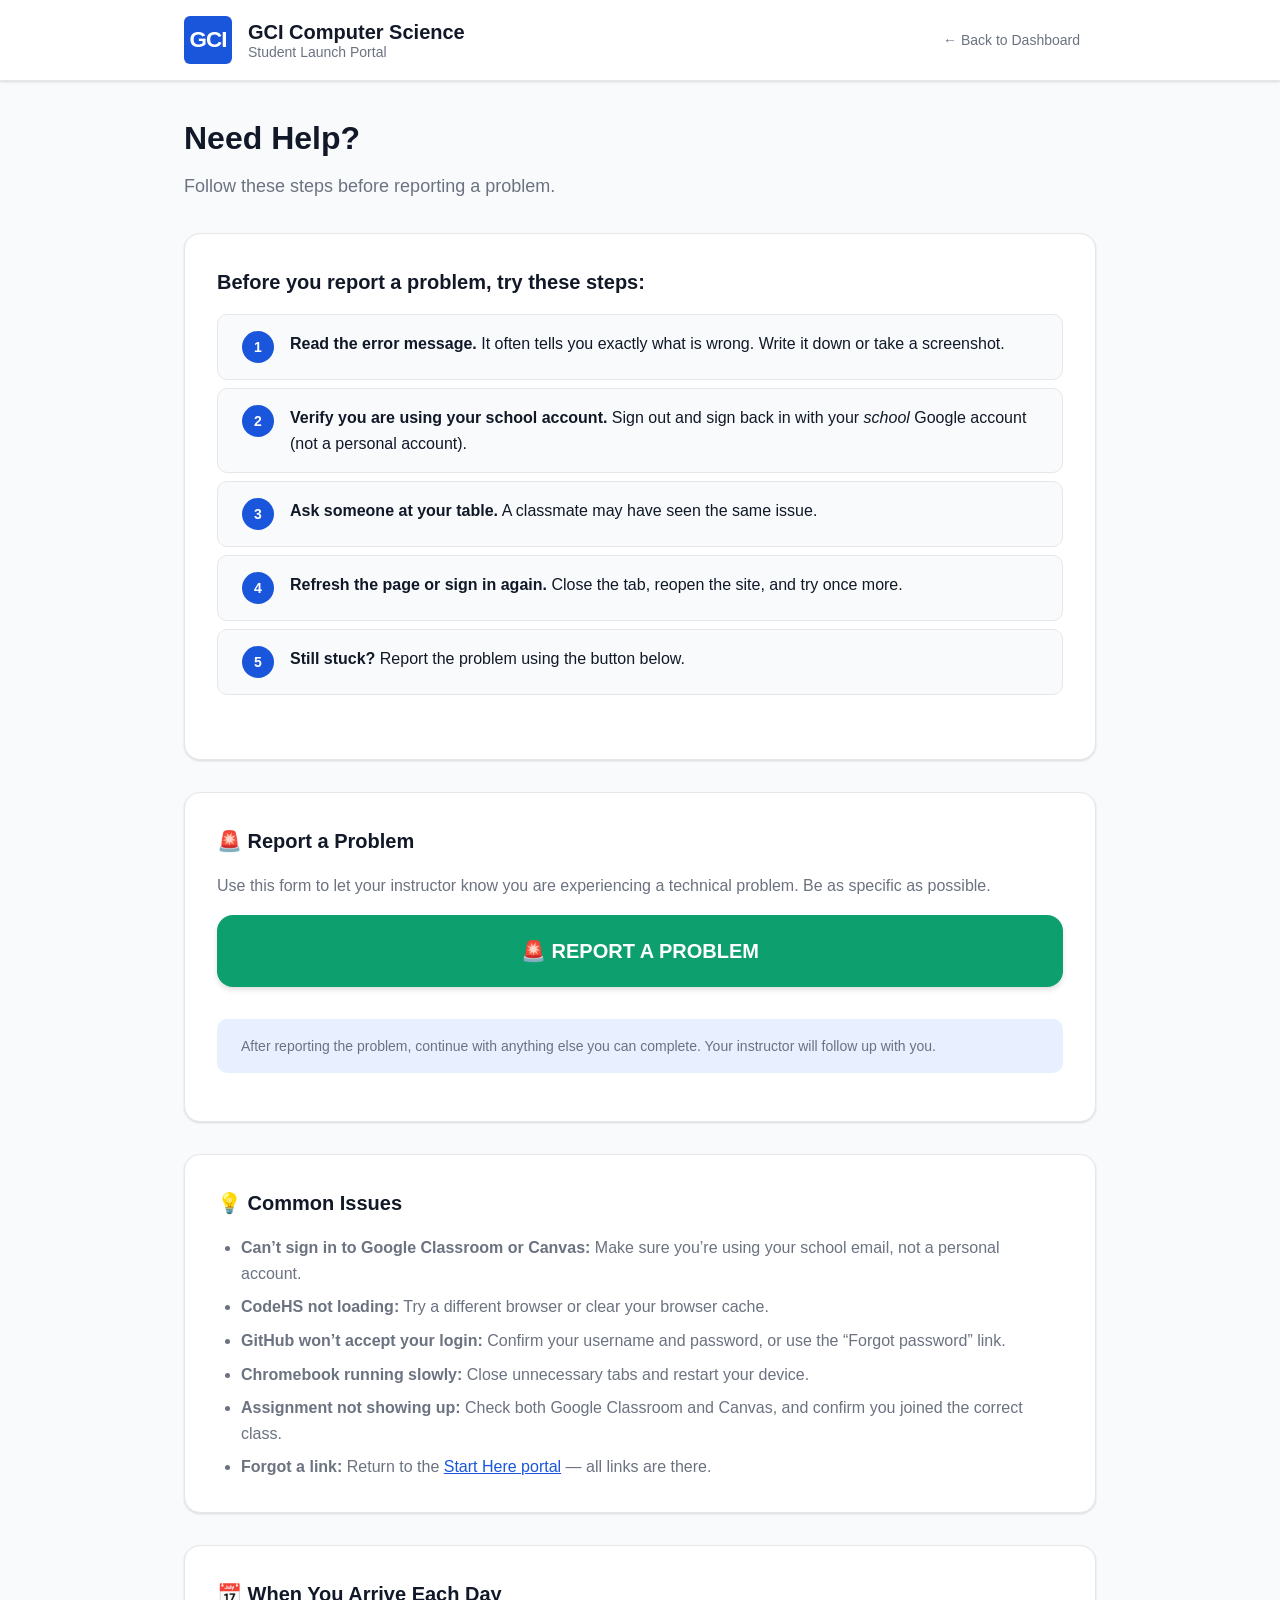
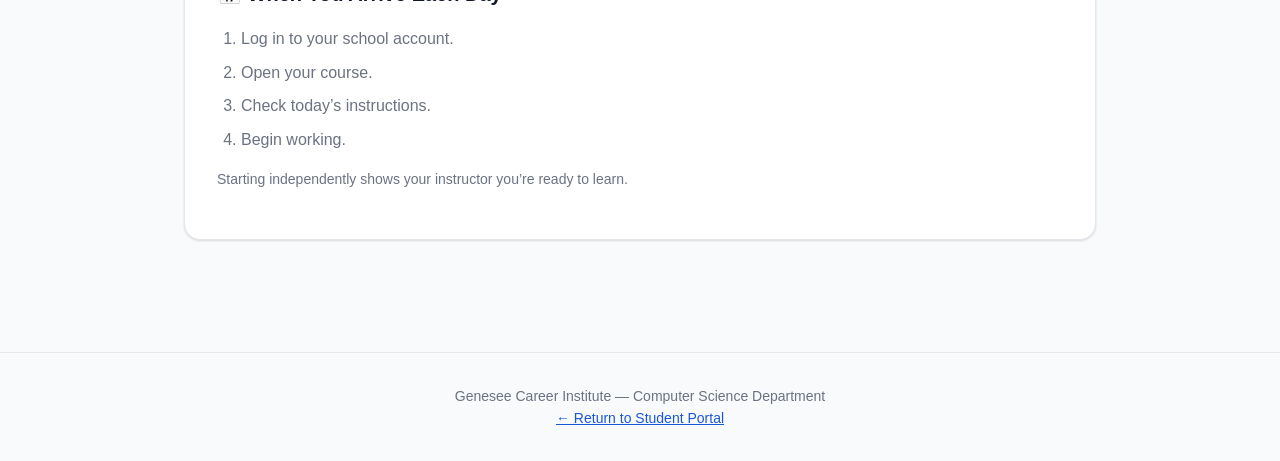
==== help.html @ 89197bb4 "Build GCI student onboarding portal (MVP) Co-authored-by: aspiece <1187774+aspiece@users.noreply.git" ====
<!DOCTYPE html>
<html lang="en">
<head>
  <meta charset="UTF-8" />
  <meta name="viewport" content="width=device-width, initial-scale=1.0" />
  <title>Help — GCI Computer Science</title>
  <meta name="description" content="Student help and problem reporting for GCI Computer Science courses." />
  <link rel="stylesheet" href="css/styles.css" />
</head>
<body>

  <!-- ─── Header ──────────────────────────────────────────────────────────── -->
  <header class="site-header" role="banner">
    <div class="header-inner">
      <div class="logo-area">
        <div class="logo-placeholder" aria-hidden="true">GCI</div>
        <a href="index.html" class="site-title" aria-label="GCI Computer Science home">
          GCI Computer Science
          <small>Student Launch Portal</small>
        </a>
      </div>
      <nav class="header-nav" aria-label="Site navigation">
        <a href="index.html" class="nav-link">← Back to Dashboard</a>
      </nav>
    </div>
  </header>

  <!-- ─── Main ─────────────────────────────────────────────────────────────── -->
  <main class="main-content" id="main-content">

    <h1 class="page-heading">Need Help?</h1>
    <p class="page-subtitle">Follow these steps before reporting a problem.</p>

    <section class="info-card" aria-labelledby="help-steps-heading">
      <h2 id="help-steps-heading">Before you report a problem, try these steps:</h2>
      <ol class="help-steps" aria-label="Troubleshooting steps">
        <li>
          <span class="step-num" aria-hidden="true">1</span>
          <div><strong>Read the error message.</strong> It often tells you exactly what is wrong. Write it down or take a screenshot.</div>
        </li>
        <li>
          <span class="step-num" aria-hidden="true">2</span>
          <div><strong>Verify you are using your school account.</strong> Sign out and sign back in with your <em>school</em> Google account (not a personal account).</div>
        </li>
        <li>
          <span class="step-num" aria-hidden="true">3</span>
          <div><strong>Ask someone at your table.</strong> A classmate may have seen the same issue.</div>
        </li>
        <li>
          <span class="step-num" aria-hidden="true">4</span>
          <div><strong>Refresh the page or sign in again.</strong> Close the tab, reopen the site, and try once more.</div>
        </li>
        <li>
          <span class="step-num" aria-hidden="true">5</span>
          <div><strong>Still stuck?</strong> Report the problem using the button below.</div>
        </li>
      </ol>
    </section>

    <section class="info-card" aria-labelledby="report-heading">
      <h2 id="report-heading">🚨 Report a Problem</h2>
      <p>Use this form to let your instructor know you are experiencing a technical problem. Be as specific as possible.</p>
      <button
        class="btn-cta"
        id="reportProblemBtn"
        aria-label="Report a problem — opens Google Form in new tab"
      >
        🚨 REPORT A PROBLEM
      </button>
      <p class="report-note">
        After reporting the problem, continue with anything else you can complete. Your instructor will follow up with you.
      </p>
    </section>

    <section class="info-card" aria-labelledby="common-issues-heading">
      <h2 id="common-issues-heading">💡 Common Issues</h2>
      <ul>
        <li><strong>Can&rsquo;t sign in to Google Classroom or Canvas:</strong> Make sure you&rsquo;re using your school email, not a personal account.</li>
        <li><strong>CodeHS not loading:</strong> Try a different browser or clear your browser cache.</li>
        <li><strong>GitHub won&rsquo;t accept your login:</strong> Confirm your username and password, or use the &ldquo;Forgot password&rdquo; link.</li>
        <li><strong>Chromebook running slowly:</strong> Close unnecessary tabs and restart your device.</li>
        <li><strong>Assignment not showing up:</strong> Check both Google Classroom and Canvas, and confirm you joined the correct class.</li>
        <li><strong>Forgot a link:</strong> Return to the <a href="index.html">Start Here portal</a> — all links are there.</li>
      </ul>
    </section>

    <section class="info-card" aria-labelledby="daily-heading">
      <h2 id="daily-heading">📅 When You Arrive Each Day</h2>
      <ol>
        <li>Log in to your school account.</li>
        <li>Open your course.</li>
        <li>Check today&rsquo;s instructions.</li>
        <li>Begin working.</li>
      </ol>
      <p style="margin-top: 1rem; color: var(--color-text-muted); font-size: 0.875rem;">Starting independently shows your instructor you&rsquo;re ready to learn.</p>
    </section>

  </main>

  <!-- ─── Footer ───────────────────────────────────────────────────────────── -->
  <footer class="site-footer" role="contentinfo">
    <p>Genesee Career Institute &mdash; Computer Science Department</p>
    <p><a href="index.html">← Return to Student Portal</a></p>
  </footer>

  <script src="js/config.js"></script>
  <script>
    // Wire up the report button using the configured URL
    document.getElementById("reportProblemBtn").addEventListener("click", function () {
      var url = SITE_CONFIG.helpFormUrl;
      if (url) {
        window.open(url, "_blank", "noopener,noreferrer");
      }
    });
  </script>
</body>
</html>
---- css/styles.css ----
/* ─── CSS Variables / Branding ──────────────────────────────────────────────── */
:root {
  /* GCI Brand Colors — update these to match official GCI branding */
  --color-primary: #1a56db;       /* Primary blue */
  --color-primary-dark: #1244b0;
  --color-primary-light: #e8efff;
  --color-secondary: #0e9f6e;     /* Secondary green */
  --color-secondary-dark: #057a55;
  --color-accent: #ff5a1f;        /* Accent orange */
  --color-accent-dark: #d03801;
  --color-bg: #f8fafc;            /* Page background */
  --color-surface: #ffffff;       /* Card/surface background */
  --color-text: #111827;          /* Primary text */
  --color-text-muted: #6b7280;    /* Secondary / muted text */
  --color-border: #e5e7eb;
  --color-success: #065f46;
  --color-success-bg: #d1fae5;
  --color-warning: #92400e;
  --color-warning-bg: #fef3c7;
  --color-danger: #991b1b;
  --color-danger-bg: #fee2e2;

  /* Typography */
  --font-base: -apple-system, BlinkMacSystemFont, "Segoe UI", Roboto, Oxygen, Ubuntu, sans-serif;
  --font-size-base: 1rem;
  --font-size-sm: 0.875rem;
  --font-size-lg: 1.125rem;
  --font-size-xl: 1.25rem;
  --font-size-2xl: 1.5rem;
  --font-size-3xl: 2rem;
  --font-size-4xl: 2.5rem;

  /* Spacing */
  --space-xs: 0.25rem;
  --space-sm: 0.5rem;
  --space-md: 1rem;
  --space-lg: 1.5rem;
  --space-xl: 2rem;
  --space-2xl: 3rem;

  /* Border radius */
  --radius-sm: 6px;
  --radius-md: 10px;
  --radius-lg: 16px;

  /* Shadow */
  --shadow-sm: 0 1px 3px rgba(0,0,0,.08), 0 1px 2px rgba(0,0,0,.06);
  --shadow-md: 0 4px 6px rgba(0,0,0,.07), 0 2px 4px rgba(0,0,0,.06);
  --shadow-lg: 0 10px 15px rgba(0,0,0,.07), 0 4px 6px rgba(0,0,0,.05);

  /* Transitions */
  --transition: 150ms ease;
}

/* ─── Reset & Base ───────────────────────────────────────────────────────────── */
*, *::before, *::after {
  box-sizing: border-box;
  margin: 0;
  padding: 0;
}

html {
  scroll-behavior: smooth;
}

body {
  font-family: var(--font-base);
  font-size: var(--font-size-base);
  color: var(--color-text);
  background: var(--color-bg);
  line-height: 1.6;
  min-height: 100vh;
}

img {
  max-width: 100%;
  display: block;
}

ul, ol {
  padding-left: 1.5rem;
}

a {
  color: var(--color-primary);
}

a:focus-visible,
button:focus-visible {
  outline: 3px solid var(--color-primary);
  outline-offset: 2px;
}

/* ─── Layout ─────────────────────────────────────────────────────────────────── */
.site-header {
  background: var(--color-surface);
  border-bottom: 1px solid var(--color-border);
  box-shadow: var(--shadow-sm);
  position: sticky;
  top: 0;
  z-index: 100;
}

.header-inner {
  max-width: 960px;
  margin: 0 auto;
  padding: var(--space-md) var(--space-lg);
  display: flex;
  align-items: center;
  justify-content: space-between;
  gap: var(--space-md);
  flex-wrap: wrap;
}

.logo-area {
  display: flex;
  align-items: center;
  gap: var(--space-md);
}

/* Logo placeholder — replace with <img> when logo is available */
.logo-placeholder {
  width: 48px;
  height: 48px;
  border-radius: var(--radius-sm);
  background: var(--color-primary);
  display: flex;
  align-items: center;
  justify-content: center;
  color: white;
  font-size: 1.4rem;
  font-weight: 700;
  flex-shrink: 0;
  letter-spacing: -1px;
}

.site-title {
  font-size: var(--font-size-xl);
  font-weight: 700;
  color: var(--color-text);
  text-decoration: none;
  line-height: 1.2;
}

.site-title small {
  display: block;
  font-size: var(--font-size-sm);
  font-weight: 400;
  color: var(--color-text-muted);
}

.header-nav {
  display: flex;
  gap: var(--space-sm);
  align-items: center;
  flex-wrap: wrap;
}

.nav-link {
  padding: var(--space-sm) var(--space-md);
  border-radius: var(--radius-sm);
  color: var(--color-text-muted);
  text-decoration: none;
  font-size: var(--font-size-sm);
  font-weight: 500;
  transition: background var(--transition), color var(--transition);
}

.nav-link:hover {
  background: var(--color-primary-light);
  color: var(--color-primary-dark);
}

.nav-link--help {
  background: var(--color-accent);
  color: white;
  border-radius: var(--radius-sm);
  font-weight: 600;
}

.nav-link--help:hover {
  background: var(--color-accent-dark);
  color: white;
}

.main-content {
  max-width: 960px;
  margin: 0 auto;
  padding: var(--space-xl) var(--space-lg);
}

.site-footer {
  margin-top: var(--space-2xl);
  padding: var(--space-xl) var(--space-lg);
  border-top: 1px solid var(--color-border);
  text-align: center;
  color: var(--color-text-muted);
  font-size: var(--font-size-sm);
}

/* ─── Hero (Course Selection Page) ───────────────────────────────────────────── */
.hero {
  text-align: center;
  padding: var(--space-2xl) var(--space-md);
}

.hero-title {
  font-size: var(--font-size-4xl);
  font-weight: 800;
  color: var(--color-text);
  line-height: 1.1;
}

.hero-subtitle {
  font-size: var(--font-size-2xl);
  font-weight: 700;
  color: var(--color-primary);
  margin-top: var(--space-sm);
}

.hero-desc {
  margin-top: var(--space-md);
  font-size: var(--font-size-lg);
  color: var(--color-text-muted);
}

.course-select-prompt {
  margin-top: var(--space-2xl);
  font-size: var(--font-size-xl);
  font-weight: 600;
  color: var(--color-text);
}

/* ─── Course Grid ────────────────────────────────────────────────────────────── */
.course-grid {
  display: grid;
  grid-template-columns: repeat(auto-fit, minmax(200px, 1fr));
  gap: var(--space-lg);
  margin-top: var(--space-xl);
}

.course-card {
  background: var(--color-surface);
  border: 2px solid var(--color-border);
  border-radius: var(--radius-lg);
  padding: var(--space-xl) var(--space-lg);
  cursor: pointer;
  text-align: center;
  display: flex;
  flex-direction: column;
  gap: var(--space-sm);
  box-shadow: var(--shadow-sm);
  transition: border-color var(--transition), box-shadow var(--transition), transform var(--transition);
  min-height: 120px;
  font-family: var(--font-base);
}

.course-card:hover,
.course-card:focus-visible {
  border-color: var(--color-primary);
  box-shadow: var(--shadow-lg);
  transform: translateY(-2px);
}

.course-card-name {
  font-size: var(--font-size-xl);
  font-weight: 700;
  color: var(--color-primary);
  display: block;
}

.course-card-desc {
  font-size: var(--font-size-sm);
  color: var(--color-text-muted);
  display: block;
}

/* ─── Dashboard ──────────────────────────────────────────────────────────────── */
.dashboard-header {
  background: var(--color-surface);
  border: 1px solid var(--color-border);
  border-radius: var(--radius-lg);
  padding: var(--space-xl);
  margin-bottom: var(--space-xl);
  box-shadow: var(--shadow-sm);
}

.dashboard-title-row {
  display: flex;
  justify-content: space-between;
  align-items: flex-start;
  gap: var(--space-md);
  margin-bottom: var(--space-lg);
  flex-wrap: wrap;
}

.dashboard-course-name {
  font-size: var(--font-size-2xl);
  font-weight: 800;
  color: var(--color-text);
  line-height: 1.2;
}

.dashboard-subtitle {
  font-size: var(--font-size-lg);
  color: var(--color-text-muted);
  margin-top: var(--space-xs);
}

/* ─── Progress Bar ───────────────────────────────────────────────────────────── */
.progress-container {
  margin-top: var(--space-md);
}

.progress-summary {
  display: flex;
  justify-content: space-between;
  align-items: center;
  margin-bottom: var(--space-sm);
  flex-wrap: wrap;
  gap: var(--space-sm);
}

.progress-text {
  font-size: var(--font-size-base);
  font-weight: 600;
  color: var(--color-text);
}

.progress-bar-track {
  height: 12px;
  background: var(--color-border);
  border-radius: 999px;
  overflow: hidden;
}

.progress-bar-fill {
  height: 100%;
  background: var(--color-primary);
  border-radius: 999px;
  transition: width 300ms ease;
  min-width: 0;
}

/* ─── Step Cards ─────────────────────────────────────────────────────────────── */
.steps-container {
  display: flex;
  flex-direction: column;
  gap: var(--space-lg);
}

.step-card {
  background: var(--color-surface);
  border: 1px solid var(--color-border);
  border-radius: var(--radius-lg);
  padding: var(--space-xl);
  box-shadow: var(--shadow-sm);
}

.step-card--accent {
  border-color: var(--color-primary);
  background: var(--color-primary-light);
}

.step-header {
  display: flex;
  align-items: center;
  gap: var(--space-md);
  margin-bottom: var(--space-md);
  flex-wrap: wrap;
}

.step-number {
  width: 40px;
  height: 40px;
  border-radius: 50%;
  background: var(--color-primary);
  color: white;
  display: flex;
  align-items: center;
  justify-content: center;
  font-weight: 700;
  font-size: var(--font-size-lg);
  flex-shrink: 0;
}

.step-card h2 {
  font-size: var(--font-size-xl);
  font-weight: 700;
  color: var(--color-text);
  flex: 1;
  margin: 0;
}

.step-desc {
  color: var(--color-text-muted);
  margin-bottom: var(--space-lg);
}

.step-lead {
  font-size: var(--font-size-lg);
  margin-bottom: var(--space-md);
}

.step-note {
  margin-top: var(--space-md);
  font-size: var(--font-size-sm);
  color: var(--color-text-muted);
  background: #fffbeb;
  border-left: 3px solid #f59e0b;
  padding: var(--space-sm) var(--space-md);
  border-radius: 0 var(--radius-sm) var(--radius-sm) 0;
}

/* ─── Buttons ────────────────────────────────────────────────────────────────── */
.btn-group {
  display: flex;
  gap: var(--space-md);
  flex-wrap: wrap;
}

.btn-primary {
  display: inline-flex;
  align-items: center;
  gap: var(--space-sm);
  padding: var(--space-md) var(--space-xl);
  background: var(--color-primary);
  color: white;
  border: none;
  border-radius: var(--radius-md);
  font-size: var(--font-size-lg);
  font-family: var(--font-base);
  font-weight: 600;
  cursor: pointer;
  box-shadow: var(--shadow-sm);
  transition: background var(--transition);
  min-height: 48px;
  text-decoration: none;
}

.btn-primary:hover,
.btn-primary:focus-visible {
  background: var(--color-primary-dark);
}

.btn-secondary {
  display: inline-flex;
  align-items: center;
  gap: var(--space-sm);
  padding: var(--space-sm) var(--space-lg);
  background: var(--color-surface);
  color: var(--color-primary);
  border: 2px solid var(--color-primary);
  border-radius: var(--radius-md);
  font-size: var(--font-size-base);
  font-family: var(--font-base);
  font-weight: 600;
  cursor: pointer;
  transition: background var(--transition), color var(--transition);
  min-height: 44px;
}

.btn-secondary:hover,
.btn-secondary:focus-visible {
  background: var(--color-primary-light);
}

.btn-cta {
  display: block;
  width: 100%;
  padding: var(--space-lg) var(--space-xl);
  background: var(--color-secondary);
  color: white;
  border: none;
  border-radius: var(--radius-lg);
  font-size: var(--font-size-xl);
  font-family: var(--font-base);
  font-weight: 700;
  cursor: pointer;
  text-align: center;
  box-shadow: var(--shadow-md);
  transition: background var(--transition);
  margin-bottom: var(--space-xl);
  min-height: 60px;
}

.btn-cta:hover,
.btn-cta:focus-visible {
  background: var(--color-secondary-dark);
}

.btn-cta--secondary {
  background: var(--color-primary);
  margin-bottom: 0;
}

.btn-cta--secondary:hover,
.btn-cta--secondary:focus-visible {
  background: var(--color-primary-dark);
}

.btn-link {
  background: none;
  border: none;
  color: var(--color-primary);
  cursor: pointer;
  font-family: var(--font-base);
  font-size: var(--font-size-sm);
  font-weight: 500;
  text-decoration: underline;
  padding: var(--space-xs) var(--space-sm);
  border-radius: var(--radius-sm);
  transition: color var(--transition);
}

.btn-link:hover {
  color: var(--color-primary-dark);
}

.change-course-btn {
  white-space: nowrap;
  align-self: flex-start;
}

.reset-btn {
  color: var(--color-text-muted);
}

/* ─── Mark Complete Button ───────────────────────────────────────────────────── */
.btn-mark-complete {
  margin-left: auto;
  padding: var(--space-sm) var(--space-md);
  border-radius: var(--radius-md);
  border: 2px solid var(--color-border);
  background: var(--color-surface);
  color: var(--color-text-muted);
  font-family: var(--font-base);
  font-size: var(--font-size-sm);
  font-weight: 600;
  cursor: pointer;
  transition: all var(--transition);
  white-space: nowrap;
  min-height: 40px;
}

.btn-mark-complete.done {
  border-color: var(--color-secondary);
  background: var(--color-success-bg);
  color: var(--color-success);
}

.btn-mark-complete:hover,
.btn-mark-complete:focus-visible {
  border-color: var(--color-primary);
  color: var(--color-primary);
}

.btn-mark-complete.done:hover,
.btn-mark-complete.done:focus-visible {
  border-color: var(--color-danger);
  background: var(--color-danger-bg);
  color: var(--color-danger);
}

/* ─── Tool List ──────────────────────────────────────────────────────────────── */
.tool-list {
  display: flex;
  flex-direction: column;
  gap: var(--space-sm);
}

.tool-card {
  display: flex;
  align-items: center;
  gap: var(--space-md);
  padding: var(--space-md) var(--space-lg);
  background: var(--color-bg);
  border: 1px solid var(--color-border);
  border-radius: var(--radius-md);
}

.tool-icon {
  font-size: 1.75rem;
  flex-shrink: 0;
  width: 40px;
  text-align: center;
}

.tool-info {
  flex: 1;
}

.tool-name {
  font-weight: 600;
  font-size: var(--font-size-base);
}

.tool-desc {
  font-size: var(--font-size-sm);
  color: var(--color-text-muted);
}

/* ─── Orientation Checklist ──────────────────────────────────────────────────── */
.orientation-checklist {
  margin-top: var(--space-lg);
  background: var(--color-bg);
  border: 1px solid var(--color-border);
  border-radius: var(--radius-md);
  padding: var(--space-lg);
}

.orientation-checklist h3 {
  font-size: var(--font-size-base);
  font-weight: 600;
  margin-bottom: var(--space-md);
  color: var(--color-text);
}

.orientation-checklist ul {
  display: flex;
  flex-direction: column;
  gap: var(--space-sm);
}

.orientation-checklist li {
  font-size: var(--font-size-sm);
  color: var(--color-text-muted);
}

/* ─── Status Grid ────────────────────────────────────────────────────────────── */
.status-grid {
  display: flex;
  flex-direction: column;
  gap: var(--space-sm);
}

.status-item {
  display: flex;
  align-items: flex-start;
  gap: var(--space-md);
  padding: var(--space-md) var(--space-lg);
  border-radius: var(--radius-md);
  border: 1px solid transparent;
}

.status-item p {
  font-size: var(--font-size-sm);
  margin-top: var(--space-xs);
}

.status-dot {
  font-size: 1.25rem;
  flex-shrink: 0;
  margin-top: 2px;
}

.status-green {
  background: var(--color-success-bg);
  border-color: #6ee7b7;
  color: var(--color-success);
}

.status-yellow {
  background: var(--color-warning-bg);
  border-color: #fcd34d;
  color: var(--color-warning);
}

.status-red {
  background: var(--color-danger-bg);
  border-color: #fca5a5;
  color: var(--color-danger);
}

/* ─── Mission List ───────────────────────────────────────────────────────────── */
.mission-list {
  display: flex;
  flex-direction: column;
  gap: var(--space-sm);
  margin-bottom: var(--space-xl);
}

.mission-list li {
  font-size: var(--font-size-base);
  color: var(--color-text);
}

/* ─── Daily Routine ──────────────────────────────────────────────────────────── */
.daily-routine {
  margin-top: var(--space-2xl);
  background: var(--color-text);
  color: white;
  border-radius: var(--radius-lg);
  padding: var(--space-xl);
}

.daily-routine h2 {
  font-size: var(--font-size-xl);
  font-weight: 700;
  margin-bottom: var(--space-md);
}

.daily-routine ol {
  display: flex;
  flex-direction: column;
  gap: var(--space-sm);
}

.daily-routine li {
  font-size: var(--font-size-lg);
}

.routine-note {
  margin-top: var(--space-md);
  font-size: var(--font-size-sm);
  opacity: 0.8;
}

/* ─── Orientation Page ───────────────────────────────────────────────────────── */
.page-heading {
  font-size: var(--font-size-3xl);
  font-weight: 800;
  margin-bottom: var(--space-sm);
}

.page-subtitle {
  font-size: var(--font-size-lg);
  color: var(--color-text-muted);
  margin-bottom: var(--space-xl);
}

.info-card {
  background: var(--color-surface);
  border: 1px solid var(--color-border);
  border-radius: var(--radius-lg);
  padding: var(--space-xl);
  margin-bottom: var(--space-xl);
  box-shadow: var(--shadow-sm);
}

.info-card h2 {
  font-size: var(--font-size-xl);
  font-weight: 700;
  margin-bottom: var(--space-md);
}

.info-card p {
  color: var(--color-text-muted);
  margin-bottom: var(--space-md);
}

.info-card ul, .info-card ol {
  display: flex;
  flex-direction: column;
  gap: var(--space-sm);
}

.info-card li {
  color: var(--color-text-muted);
}

/* ─── Help Page ──────────────────────────────────────────────────────────────── */
.help-steps {
  list-style: none;
  padding: 0;
  display: flex;
  flex-direction: column;
  gap: var(--space-md);
  margin-bottom: var(--space-xl);
}

.help-steps li {
  display: flex;
  align-items: flex-start;
  gap: var(--space-md);
  padding: var(--space-md) var(--space-lg);
  background: var(--color-bg);
  border: 1px solid var(--color-border);
  border-radius: var(--radius-md);
  font-size: var(--font-size-base);
  color: var(--color-text);
}

.help-steps .step-num {
  width: 32px;
  height: 32px;
  border-radius: 50%;
  background: var(--color-primary);
  color: white;
  display: flex;
  align-items: center;
  justify-content: center;
  font-weight: 700;
  font-size: var(--font-size-sm);
  flex-shrink: 0;
}

.report-note {
  margin-top: var(--space-md);
  padding: var(--space-md) var(--space-lg);
  background: var(--color-primary-light);
  border-radius: var(--radius-md);
  font-size: var(--font-size-sm);
  color: var(--color-primary-dark);
}

/* ─── Responsive ─────────────────────────────────────────────────────────────── */
@media (max-width: 600px) {
  .hero-title {
    font-size: var(--font-size-3xl);
  }

  .hero-subtitle {
    font-size: var(--font-size-xl);
  }

  .header-inner {
    padding: var(--space-sm) var(--space-md);
  }

  .main-content {
    padding: var(--space-lg) var(--space-md);
  }

  .site-title {
    font-size: var(--font-size-base);
  }

  .course-grid {
    grid-template-columns: 1fr 1fr;
  }

  .step-header {
    flex-direction: row;
    flex-wrap: wrap;
  }

  .btn-mark-complete {
    margin-left: 0;
    width: 100%;
  }

  .tool-card {
    padding: var(--space-sm) var(--space-md);
  }

  .dashboard-header {
    padding: var(--space-lg);
  }

  .step-card {
    padding: var(--space-lg);
  }

  .btn-primary {
    padding: var(--space-md) var(--space-lg);
    font-size: var(--font-size-base);
  }
}

@media (max-width: 400px) {
  .course-grid {
    grid-template-columns: 1fr;
  }
}
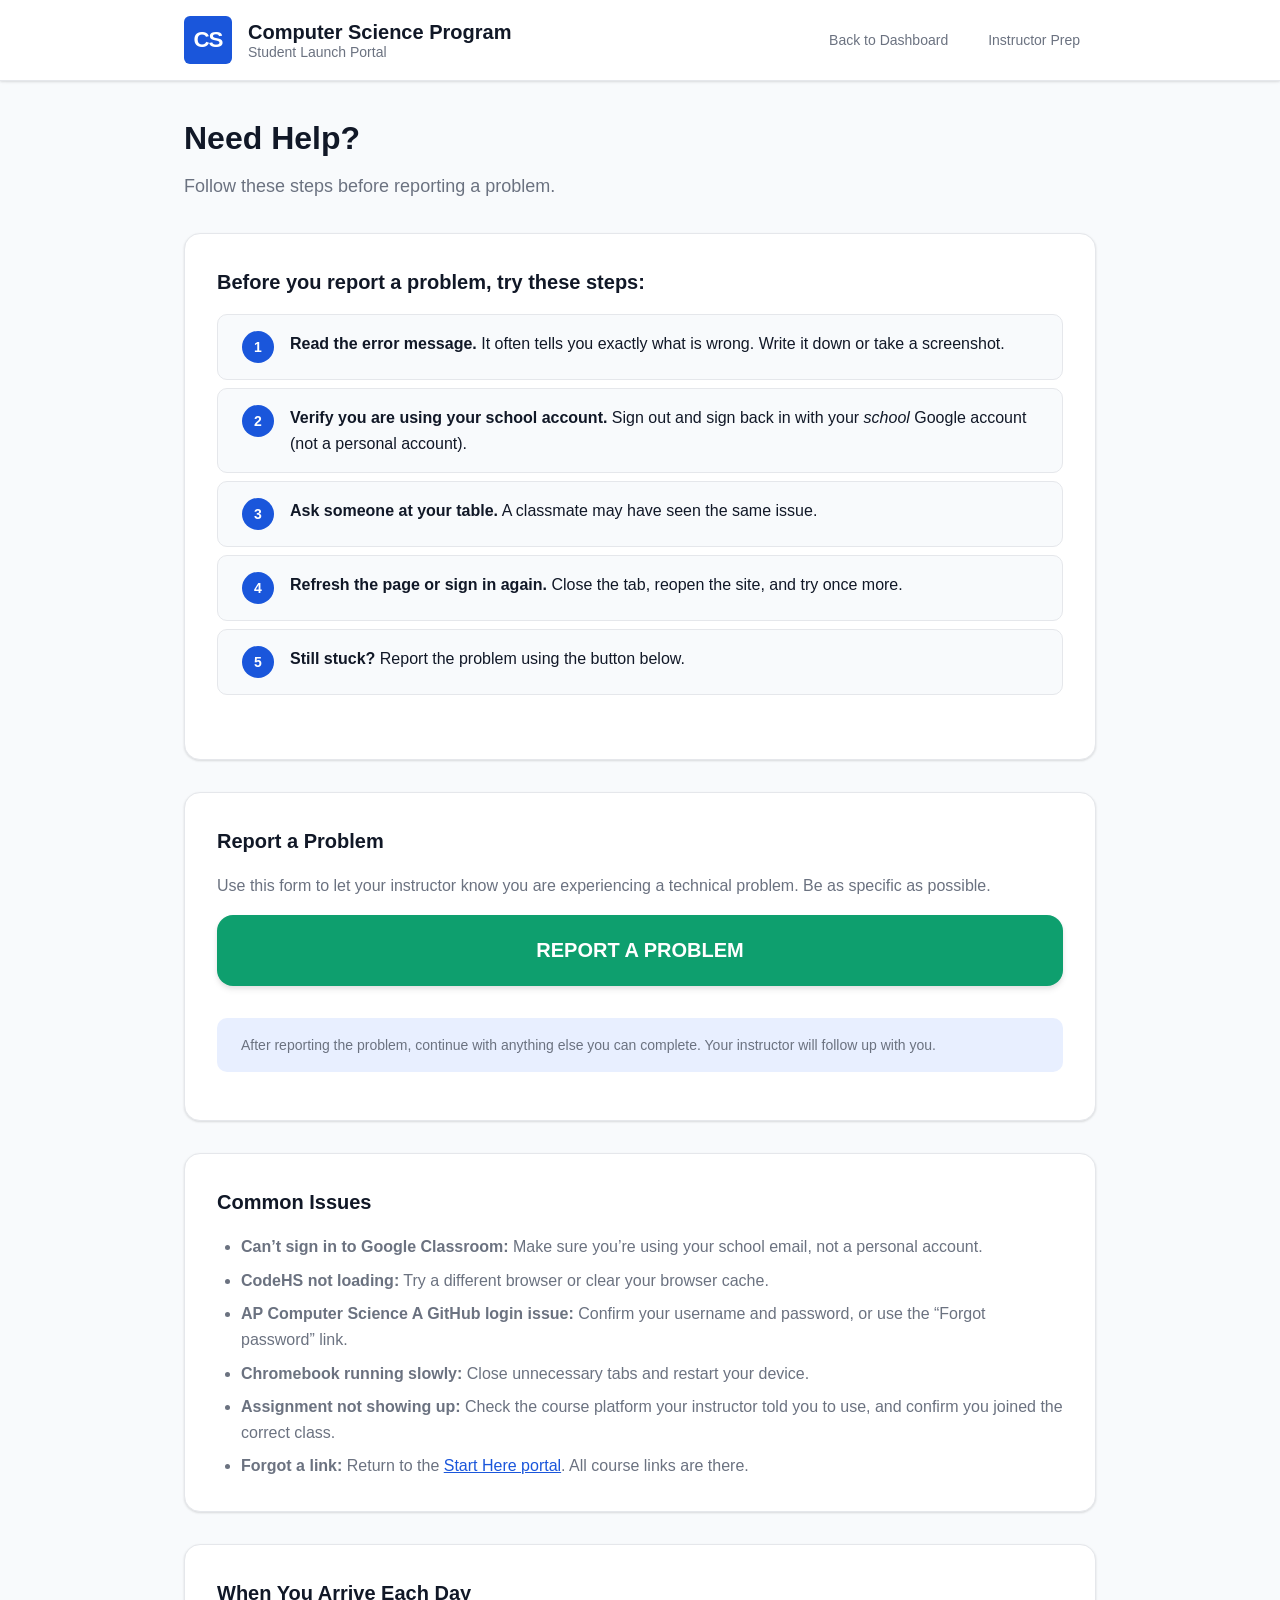
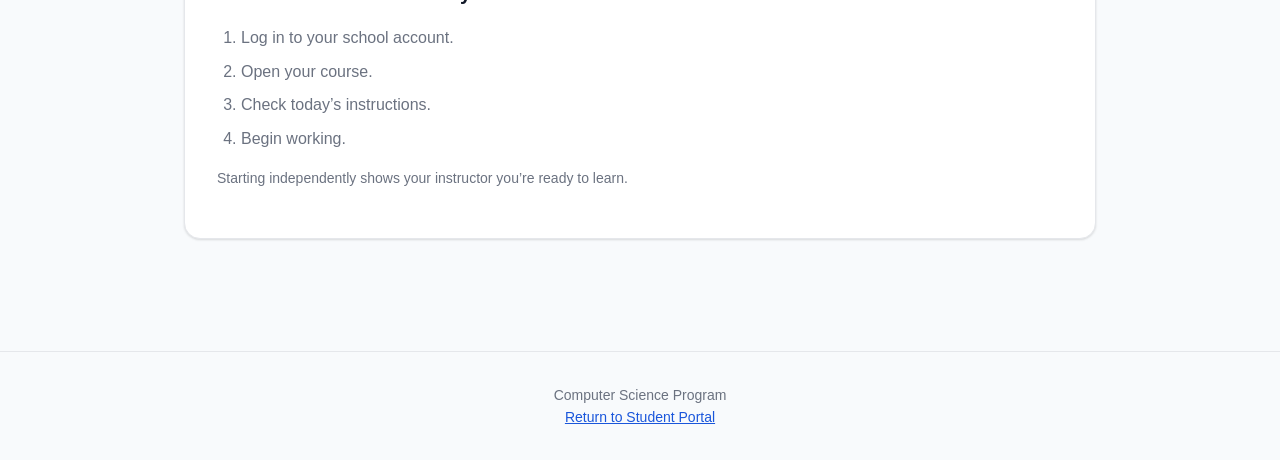
==== commit f6e330aa: "Build student onboarding launch portal" ====
--- a/help.html
+++ b/help.html
@@ -3,8 +3,8 @@
 <head>
   <meta charset="UTF-8" />
   <meta name="viewport" content="width=device-width, initial-scale=1.0" />
-  <title>Help — GCI Computer Science</title>
-  <meta name="description" content="Student help and problem reporting for GCI Computer Science courses." />
+  <title>Help - Computer Science Program</title>
+  <meta name="description" content="Student help and problem reporting for Computer Science program courses." />
   <link rel="stylesheet" href="css/styles.css" />
 </head>
 <body>
@@ -13,14 +13,15 @@
   <header class="site-header" role="banner">
     <div class="header-inner">
       <div class="logo-area">
-        <div class="logo-placeholder" aria-hidden="true">GCI</div>
-        <a href="index.html" class="site-title" aria-label="GCI Computer Science home">
-          GCI Computer Science
+        <div class="logo-placeholder" aria-hidden="true">CS</div>
+        <a href="index.html" class="site-title" aria-label="Computer Science program home">
+          Computer Science Program
           <small>Student Launch Portal</small>
         </a>
       </div>
       <nav class="header-nav" aria-label="Site navigation">
-        <a href="index.html" class="nav-link">← Back to Dashboard</a>
+        <a href="index.html" class="nav-link">Back to Dashboard</a>
+        <a href="instructor-prep.html" class="nav-link">Instructor Prep</a>
       </nav>
     </div>
   </header>
@@ -58,14 +59,14 @@
     </section>
 
     <section class="info-card" aria-labelledby="report-heading">
-      <h2 id="report-heading">🚨 Report a Problem</h2>
+      <h2 id="report-heading">Report a Problem</h2>
       <p>Use this form to let your instructor know you are experiencing a technical problem. Be as specific as possible.</p>
       <button
         class="btn-cta"
         id="reportProblemBtn"
-        aria-label="Report a problem — opens Google Form in new tab"
+        aria-label="Report a problem - opens Google Form in new tab"
       >
-        🚨 REPORT A PROBLEM
+        REPORT A PROBLEM
       </button>
       <p class="report-note">
         After reporting the problem, continue with anything else you can complete. Your instructor will follow up with you.
@@ -73,19 +74,19 @@
     </section>
 
     <section class="info-card" aria-labelledby="common-issues-heading">
-      <h2 id="common-issues-heading">💡 Common Issues</h2>
+      <h2 id="common-issues-heading">Common Issues</h2>
       <ul>
-        <li><strong>Can&rsquo;t sign in to Google Classroom or Canvas:</strong> Make sure you&rsquo;re using your school email, not a personal account.</li>
+        <li><strong>Can&rsquo;t sign in to Google Classroom:</strong> Make sure you&rsquo;re using your school email, not a personal account.</li>
         <li><strong>CodeHS not loading:</strong> Try a different browser or clear your browser cache.</li>
-        <li><strong>GitHub won&rsquo;t accept your login:</strong> Confirm your username and password, or use the &ldquo;Forgot password&rdquo; link.</li>
+        <li><strong>AP Computer Science A GitHub login issue:</strong> Confirm your username and password, or use the &ldquo;Forgot password&rdquo; link.</li>
         <li><strong>Chromebook running slowly:</strong> Close unnecessary tabs and restart your device.</li>
-        <li><strong>Assignment not showing up:</strong> Check both Google Classroom and Canvas, and confirm you joined the correct class.</li>
-        <li><strong>Forgot a link:</strong> Return to the <a href="index.html">Start Here portal</a> — all links are there.</li>
+        <li><strong>Assignment not showing up:</strong> Check the course platform your instructor told you to use, and confirm you joined the correct class.</li>
+        <li><strong>Forgot a link:</strong> Return to the <a href="index.html">Start Here portal</a>. All course links are there.</li>
       </ul>
     </section>
 
     <section class="info-card" aria-labelledby="daily-heading">
-      <h2 id="daily-heading">📅 When You Arrive Each Day</h2>
+      <h2 id="daily-heading">When You Arrive Each Day</h2>
       <ol>
         <li>Log in to your school account.</li>
         <li>Open your course.</li>
@@ -99,8 +100,8 @@
 
   <!-- ─── Footer ───────────────────────────────────────────────────────────── -->
   <footer class="site-footer" role="contentinfo">
-    <p>Genesee Career Institute &mdash; Computer Science Department</p>
-    <p><a href="index.html">← Return to Student Portal</a></p>
+    <p>Computer Science Program</p>
+    <p><a href="index.html">Return to Student Portal</a></p>
   </footer>
 
   <script src="js/config.js"></script>
--- a/css/styles.css
+++ b/css/styles.css
@@ -1,6 +1,6 @@
 /* ─── CSS Variables / Branding ──────────────────────────────────────────────── */
 :root {
-  /* GCI Brand Colors — update these to match official GCI branding */
+  /* Program brand colors */
   --color-primary: #1a56db;       /* Primary blue */
   --color-primary-dark: #1244b0;
   --color-primary-light: #e8efff;
@@ -17,6 +17,8 @@
   --color-success-bg: #d1fae5;
   --color-warning: #92400e;
   --color-warning-bg: #fef3c7;
+  --color-warning-border: #f59e0b;
+  --color-warning-note-bg: #fffbeb;
   --color-danger: #991b1b;
   --color-danger-bg: #fee2e2;
 
@@ -406,10 +408,78 @@
   margin-top: var(--space-md);
   font-size: var(--font-size-sm);
   color: var(--color-text-muted);
-  background: #fffbeb;
-  border-left: 3px solid #f59e0b;
+  background: var(--color-warning-note-bg);
+  border-left: 3px solid var(--color-warning-border);
   padding: var(--space-sm) var(--space-md);
   border-radius: 0 var(--radius-sm) var(--radius-sm) 0;
+}
+
+.student-info-card {
+  margin-bottom: var(--space-xl);
+}
+
+.student-info-form {
+  display: grid;
+  gap: var(--space-md);
+}
+
+.form-field {
+  display: flex;
+  flex-direction: column;
+  gap: var(--space-xs);
+}
+
+.form-fieldset {
+  display: grid;
+  gap: var(--space-md);
+  border: 1px solid var(--color-border);
+  border-radius: var(--radius-md);
+  padding: var(--space-lg);
+}
+
+.form-fieldset legend {
+  padding: 0 var(--space-sm);
+  font-weight: 800;
+  color: var(--color-text);
+}
+
+.form-field label {
+  font-weight: 700;
+  color: var(--color-text);
+}
+
+.form-field input {
+  width: 100%;
+  min-height: 48px;
+  border: 2px solid var(--color-border);
+  border-radius: var(--radius-md);
+  padding: var(--space-sm) var(--space-md);
+  font: inherit;
+  color: var(--color-text);
+  background: var(--color-surface);
+}
+
+.form-field input:focus {
+  outline: 3px solid var(--color-primary);
+  outline-offset: 2px;
+  border-color: var(--color-primary);
+}
+
+.checkbox-field {
+  display: flex;
+  align-items: flex-start;
+  gap: var(--space-sm);
+  padding: var(--space-md);
+  border: 1px solid var(--color-border);
+  border-radius: var(--radius-md);
+  background: var(--color-warning-note-bg);
+  color: var(--color-text);
+}
+
+.checkbox-field input {
+  margin-top: 0.35rem;
+  min-width: 1.1rem;
+  min-height: 1.1rem;
 }
 
 /* ─── Buttons ────────────────────────────────────────────────────────────────── */
@@ -649,9 +719,24 @@
 }
 
 .status-dot {
-  font-size: 1.25rem;
+  width: 0.9rem;
+  height: 0.9rem;
+  border-radius: 50%;
+  display: inline-block;
   flex-shrink: 0;
-  margin-top: 2px;
+  margin-top: 0.45rem;
+}
+
+.status-dot--green {
+  background: var(--color-success);
+}
+
+.status-dot--yellow {
+  background: var(--color-warning-border);
+}
+
+.status-dot--red {
+  background: var(--color-danger);
 }
 
 .status-green {
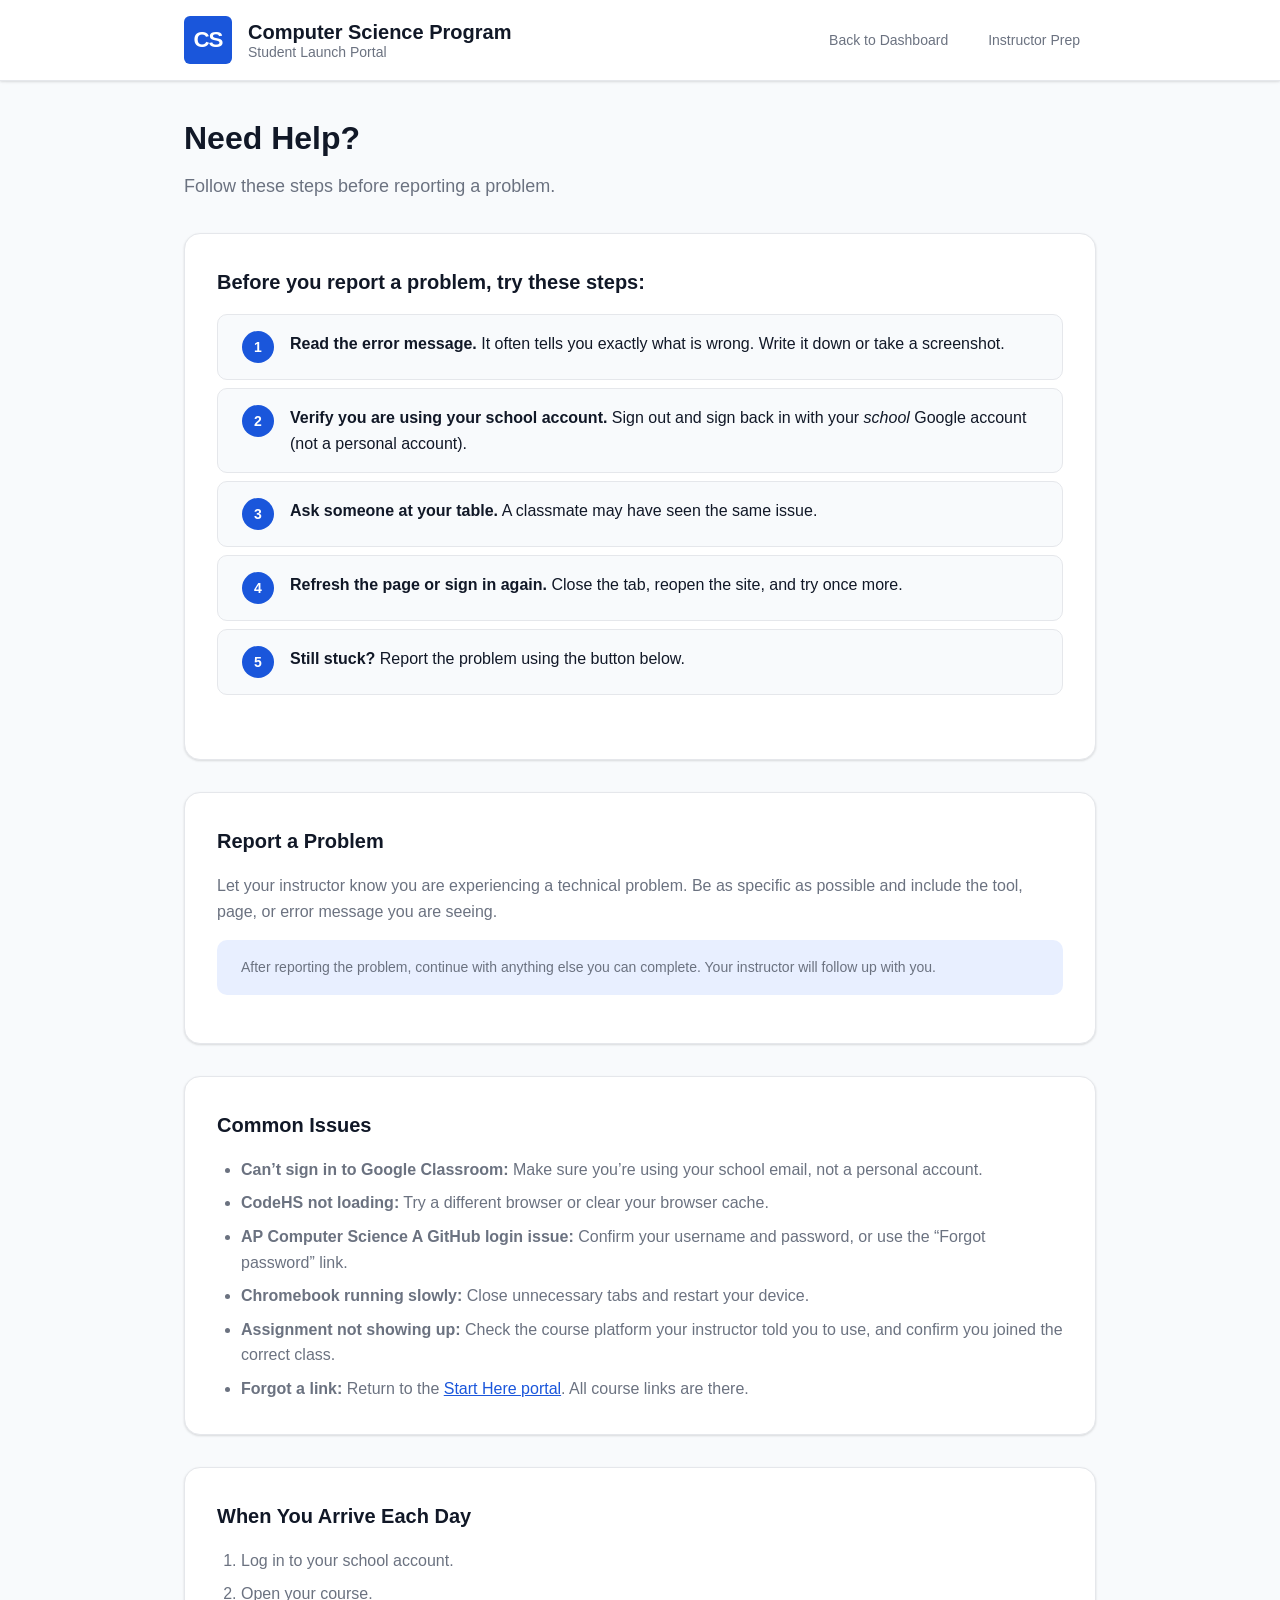
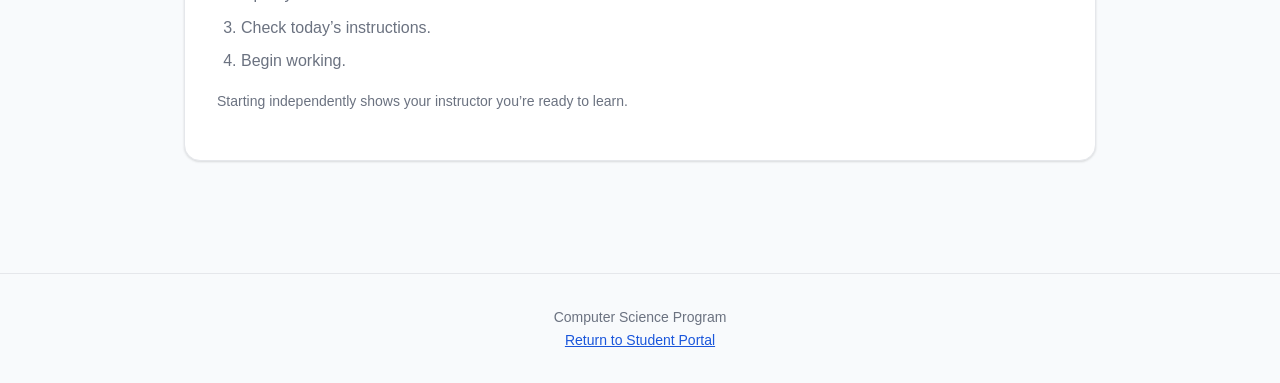
==== commit c66c3cb9: "Remove student helpdesk references" ====
--- a/help.html
+++ b/help.html
@@ -60,14 +60,7 @@
 
     <section class="info-card" aria-labelledby="report-heading">
       <h2 id="report-heading">Report a Problem</h2>
-      <p>Use this form to let your instructor know you are experiencing a technical problem. Be as specific as possible.</p>
-      <button
-        class="btn-cta"
-        id="reportProblemBtn"
-        aria-label="Report a problem - opens Google Form in new tab"
-      >
-        REPORT A PROBLEM
-      </button>
+      <p>Let your instructor know you are experiencing a technical problem. Be as specific as possible and include the tool, page, or error message you are seeing.</p>
       <p class="report-note">
         After reporting the problem, continue with anything else you can complete. Your instructor will follow up with you.
       </p>
@@ -104,15 +97,5 @@
     <p><a href="index.html">Return to Student Portal</a></p>
   </footer>
 
-  <script src="js/config.js"></script>
-  <script>
-    // Wire up the report button using the configured URL
-    document.getElementById("reportProblemBtn").addEventListener("click", function () {
-      var url = SITE_CONFIG.helpFormUrl;
-      if (url) {
-        window.open(url, "_blank", "noopener,noreferrer");
-      }
-    });
-  </script>
 </body>
 </html>
--- a/css/styles.css
+++ b/css/styles.css
@@ -670,8 +670,8 @@
   color: var(--color-text-muted);
 }
 
-/* ─── Orientation Checklist ──────────────────────────────────────────────────── */
-.orientation-checklist {
+/* ─── Task Checklist ─────────────────────────────────────────────────────────── */
+.task-checklist {
   margin-top: var(--space-lg);
   background: var(--color-bg);
   border: 1px solid var(--color-border);
@@ -679,20 +679,20 @@
   padding: var(--space-lg);
 }
 
-.orientation-checklist h3 {
+.task-checklist h3 {
   font-size: var(--font-size-base);
   font-weight: 600;
   margin-bottom: var(--space-md);
   color: var(--color-text);
 }
 
-.orientation-checklist ul {
+.task-checklist ul {
   display: flex;
   flex-direction: column;
   gap: var(--space-sm);
 }
 
-.orientation-checklist li {
+.task-checklist li {
   font-size: var(--font-size-sm);
   color: var(--color-text-muted);
 }
@@ -801,7 +801,7 @@
   opacity: 0.8;
 }
 
-/* ─── Orientation Page ───────────────────────────────────────────────────────── */
+/* ─── Content Pages ──────────────────────────────────────────────────────────── */
 .page-heading {
   font-size: var(--font-size-3xl);
   font-weight: 800;
